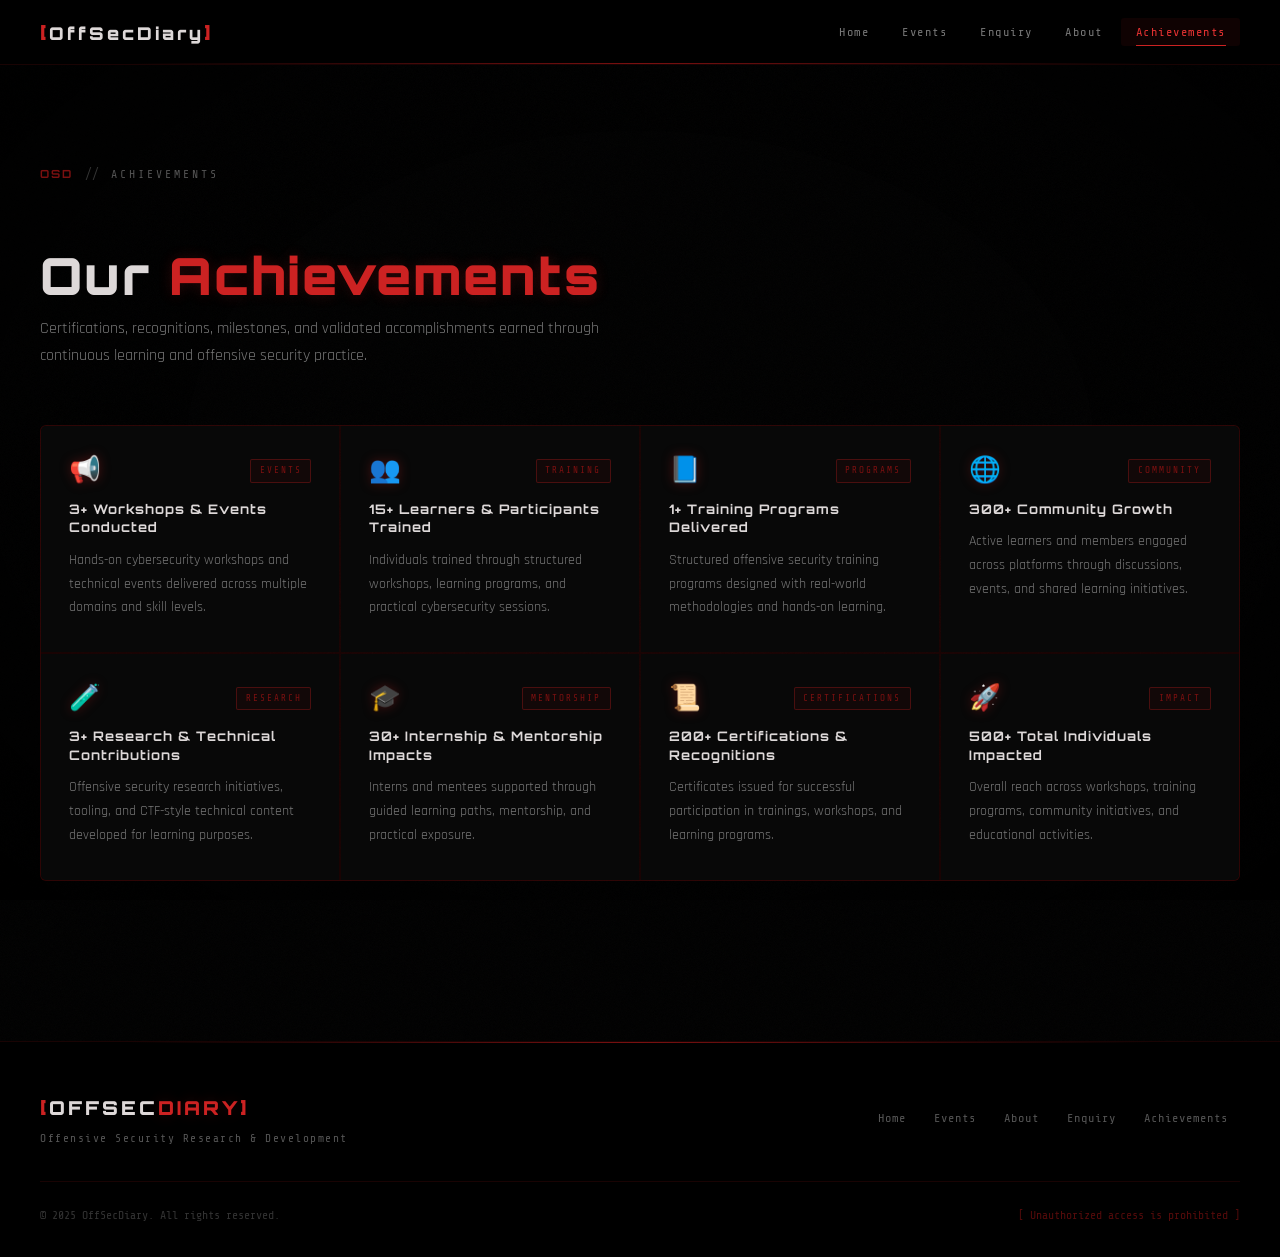
==== html/achievements.html @ 9fb56f32 "Initial commit - OffSecDiary Website V1" ====
<!DOCTYPE html>
<html lang="en">
<head>
  <meta charset="UTF-8" />
  <meta name="viewport" content="width=device-width, initial-scale=1.0" />
  <title>Achievements — OffSecDiary</title>
  <link rel="preconnect" href="https://fonts.googleapis.com">
  <link rel="preconnect" href="https://fonts.gstatic.com" crossorigin>
  <link href="https://fonts.googleapis.com/css2?family=Orbitron:wght@700;900&family=Rajdhani:wght@300;400;500;600&family=Share+Tech+Mono&display=swap" rel="stylesheet">
  <link rel="stylesheet" href="../css/home.css">
  <link rel="stylesheet" href="../css/achievements.css">
</head>
<body>

  <canvas id="bg-canvas"></canvas>
  <div class="grain"></div>
  <div class="vignette"></div>

  <!-- NAV -->
  <nav class="nav">
    <div class="nav-inner">
      <a href="home.html" class="nav-logo">
        <span class="nl-b">[</span>OffSecDiary<span class="nl-b">]</span>
      </a>
      <button class="nav-burger" id="burger" aria-label="Toggle menu">
        <span></span><span></span><span></span>
      </button>
      <ul class="nav-links" id="navLinks">
        <li><a href="home.html">Home</a></li>
        <li><a href="events.html">Events</a></li>
        <li><a href="enquiry.html">Enquiry</a></li>
        <li><a href="about.html">About</a></li>
        <li><a href="achievements.html" class="active">Achievements</a></li>
      </ul>
    </div>
  </nav>

  <!-- PAGE -->
  <main class="page-main">
    <div class="page-inner">

      <!-- Page header -->
      <div class="page-header" data-reveal>
        <div class="sec-label">
          <span class="slab-n">OSD</span>
          <span class="slab-slash">//</span>
          <span class="slab-t">ACHIEVEMENTS</span>
        </div>
        <h1 class="page-title">Our <span class="t-red">Achievements</span></h1>
        <p class="page-sub">Certifications, recognitions, milestones, and validated accomplishments earned through continuous learning and offensive security practice.</p>
      </div>

      <!-- Achievement grid -->
      <div class="ach-grid">

        <div class="ach-card" data-reveal>
          <div class="ach-card-top">
            <span class="ach-icon">📢</span>
            <span class="ach-tag">EVENTS</span>
          </div>
          <h3 class="ach-title">3+ Workshops &amp; Events Conducted</h3>
          <p class="ach-desc">Hands-on cybersecurity workshops and technical events delivered across multiple domains and skill levels.</p>
        </div>

        <div class="ach-card" data-reveal data-delay="1">
          <div class="ach-card-top">
            <span class="ach-icon">👥</span>
            <span class="ach-tag">TRAINING</span>
          </div>
          <h3 class="ach-title">15+ Learners &amp; Participants Trained</h3>
          <p class="ach-desc">Individuals trained through structured workshops, learning programs, and practical cybersecurity sessions.</p>
        </div>

        <div class="ach-card" data-reveal data-delay="2">
          <div class="ach-card-top">
            <span class="ach-icon">📘</span>
            <span class="ach-tag">PROGRAMS</span>
          </div>
          <h3 class="ach-title">1+ Training Programs Delivered</h3>
          <p class="ach-desc">Structured offensive security training programs designed with real-world methodologies and hands-on learning.</p>
        </div>

        <div class="ach-card" data-reveal>
          <div class="ach-card-top">
            <span class="ach-icon">🌐</span>
            <span class="ach-tag">COMMUNITY</span>
          </div>
          <h3 class="ach-title">300+ Community Growth</h3>
          <p class="ach-desc">Active learners and members engaged across platforms through discussions, events, and shared learning initiatives.</p>
        </div>

        <div class="ach-card" data-reveal data-delay="1">
          <div class="ach-card-top">
            <span class="ach-icon">🧪</span>
            <span class="ach-tag">RESEARCH</span>
          </div>
          <h3 class="ach-title">3+ Research &amp; Technical Contributions</h3>
          <p class="ach-desc">Offensive security research initiatives, tooling, and CTF-style technical content developed for learning purposes.</p>
        </div>

        <div class="ach-card" data-reveal data-delay="2">
          <div class="ach-card-top">
            <span class="ach-icon">🎓</span>
            <span class="ach-tag">MENTORSHIP</span>
          </div>
          <h3 class="ach-title">30+ Internship &amp; Mentorship Impacts</h3>
          <p class="ach-desc">Interns and mentees supported through guided learning paths, mentorship, and practical exposure.</p>
        </div>

        <div class="ach-card" data-reveal>
          <div class="ach-card-top">
            <span class="ach-icon">📜</span>
            <span class="ach-tag">CERTIFICATIONS</span>
          </div>
          <h3 class="ach-title">200+ Certifications &amp; Recognitions</h3>
          <p class="ach-desc">Certificates issued for successful participation in trainings, workshops, and learning programs.</p>
        </div>

        <div class="ach-card" data-reveal data-delay="1">
          <div class="ach-card-top">
            <span class="ach-icon">🚀</span>
            <span class="ach-tag">IMPACT</span>
          </div>
          <h3 class="ach-title">500+ Total Individuals Impacted</h3>
          <p class="ach-desc">Overall reach across workshops, training programs, community initiatives, and educational activities.</p>
        </div>

      </div>

    </div>
  </main>

  <!-- FOOTER -->
  <footer class="footer">
    <div class="footer-inner">
      <div class="footer-top">
        <div class="ft-brand">
          <span class="ft-logo"><span class="nl-b">[</span>OFFSEC<span class="t-red">DIARY</span><span class="nl-b">]</span></span>
          <span class="ft-tagline">Offensive Security Research &amp; Development</span>
        </div>
        <nav class="ft-nav">
          <a href="home.html">Home</a>
          <a href="events.html">Events</a>
          <a href="about.html">About</a>
          <a href="enquiry.html">Enquiry</a>
          <a href="achievements.html">Achievements</a>
        </nav>
      </div>
      <div class="footer-bottom">
        <span>© 2025 OffSecDiary. All rights reserved.</span>
        <span class="ft-warn">[ Unauthorized access is prohibited ]</span>
      </div>
    </div>
  </footer>

  <script src="../js/home.js"></script>
</body>
</html>
---- css/home.css ----
/* =====================================================
   OFFSECDIARY — home.css
   Theme: Black · Deep Red · Maroon · Dark Grey
   ===================================================== */

/* ---- Variables ---- */
:root {
  --black:       #000000;
  --bg-1:        #080808;
  --bg-2:        #0e0e0e;
  --bg-3:        #141414;
  --bg-4:        #1a1a1a;

  --red:         #cc2222;
  --red-bright:  #e83333;
  --red-dim:     #7a1010;
  --maroon:      #5c0f0f;
  --maroon-deep: #300808;

  --grey-1: #222222;
  --grey-2: #333333;
  --grey-3: #555555;
  --grey-4: #777777;
  --grey-5: #aaaaaa;
  --grey-6: #cccccc;

  --text:       #ddd8d8;
  --text-muted: #666666;

  --border:     rgba(140, 20, 20, 0.18);
  --border-mid: rgba(180, 30, 30, 0.35);
  --border-hi:  rgba(204, 34, 34, 0.6);

  --glow:    rgba(204, 34, 34, 0.4);
  --glow-sm: rgba(204, 34, 34, 0.2);

  --font-display: 'Orbitron', sans-serif;
  --font-body:    'Rajdhani', sans-serif;
  --font-mono:    'Share Tech Mono', monospace;

  --ease: cubic-bezier(0.4, 0, 0.2, 1);
  --dur: 0.35s;
  --dur-slow: 0.7s;
}

/* ---- Reset ---- */
*, *::before, *::after { margin: 0; padding: 0; box-sizing: border-box; }
html { scroll-behavior: smooth; overflow-x: hidden; }
body {
  font-family: var(--font-body);
  background: var(--black);
  color: var(--text);
  overflow-x: hidden;
  line-height: 1.65;
  -webkit-font-smoothing: antialiased;
}
a { text-decoration: none; color: inherit; }
ul { list-style: none; }

/* ---- Ambient Layers ---- */
#bg-canvas {
  position: fixed;
  inset: 0;
  z-index: 0;
  opacity: 0.06;
  pointer-events: none;
}

.grain {
  position: fixed;
  inset: -50%;
  z-index: 1;
  width: 200%;
  height: 200%;
  opacity: 0.025;
  pointer-events: none;
  background-image: url("data:image/svg+xml,%3Csvg viewBox='0 0 512 512' xmlns='http://www.w3.org/2000/svg'%3E%3Cfilter id='n'%3E%3CfeTurbulence type='fractalNoise' baseFrequency='0.75' numOctaves='4' stitchTiles='stitch'/%3E%3C/filter%3E%3Crect width='100%25' height='100%25' filter='url(%23n)'/%3E%3C/svg%3E");
  background-size: 256px;
  animation: grain-shift 8s steps(10) infinite;
}

@keyframes grain-shift {
  0%   { transform: translate(0, 0); }
  10%  { transform: translate(-5%, -5%); }
  20%  { transform: translate(-10%, 5%); }
  30%  { transform: translate(5%, -10%); }
  40%  { transform: translate(-5%, 15%); }
  50%  { transform: translate(-10%, 5%); }
  60%  { transform: translate(15%, 0); }
  70%  { transform: translate(0, 10%); }
  80%  { transform: translate(-15%, 0); }
  90%  { transform: translate(10%, 5%); }
  100% { transform: translate(5%, 0); }
}

.vignette {
  position: fixed;
  inset: 0;
  z-index: 2;
  background: radial-gradient(ellipse at center, transparent 50%, rgba(0,0,0,0.75) 100%);
  pointer-events: none;
}

/* ===================== NAV ===================== */
.nav {
  position: fixed;
  top: 0; left: 0; right: 0;
  z-index: 100;
  background: rgba(0,0,0,0.9);
  backdrop-filter: blur(20px);
  border-bottom: 1px solid var(--border);
}

.nav::after {
  content: '';
  position: absolute;
  bottom: 0; left: 10%; right: 10%;
  height: 1px;
  background: linear-gradient(90deg, transparent, var(--red-dim), transparent);
}

.nav-inner {
  max-width: 1280px;
  margin: 0 auto;
  padding: 0 2.5rem;
  height: 64px;
  display: flex;
  align-items: center;
  gap: 3rem;
}

.nav-logo {
  font-family: var(--font-display);
  font-size: 1.1rem;
  font-weight: 900;
  letter-spacing: 3px;
  color: var(--text);
  white-space: nowrap;
}

.nl-b {
  color: var(--red);
  font-size: 1.3rem;
}

.nav-links {
  display: flex;
  gap: 0.25rem;
  margin-left: auto;
}

.nav-links a {
  font-family: var(--font-mono);
  font-size: 0.75rem;
  letter-spacing: 1.5px;
  color: var(--grey-4);
  padding: 0.45rem 0.9rem;
  border-radius: 3px;
  transition: color var(--dur) var(--ease),
              background var(--dur) var(--ease);
  position: relative;
}

.nav-links a::after {
  content: '';
  position: absolute;
  bottom: 0; left: 0.9rem; right: 0.9rem;
  height: 1px;
  background: var(--red);
  transform: scaleX(0);
  transform-origin: left;
  transition: transform var(--dur) var(--ease);
}

.nav-links a:hover,
.nav-links a.active {
  color: var(--text);
  background: rgba(204,34,34,0.07);
}

.nav-links a.active { color: var(--red-bright); }

.nav-links a:hover::after,
.nav-links a.active::after {
  transform: scaleX(1);
}

/* Mobile burger */
.nav-burger {
  display: none;
  flex-direction: column;
  gap: 5px;
  background: none;
  border: 1px solid var(--border-mid);
  padding: 0.45rem 0.5rem;
  border-radius: 3px;
  cursor: pointer;
  margin-left: auto;
}

.nav-burger span {
  width: 20px;
  height: 2px;
  background: var(--red);
  display: block;
  transition: var(--dur) var(--ease);
}

/* ===================== HERO ===================== */
.hero {
  min-height: 100vh;
  display: flex;
  align-items: center;
  justify-content: center;
  padding: 100px 2.5rem 6rem;
  position: relative;
  z-index: 10;
  overflow: hidden;
}

/* Subtle grid overlay */
.hero::before {
  content: '';
  position: absolute;
  inset: 0;
  background-image:
    linear-gradient(rgba(140,20,20,0.05) 1px, transparent 1px),
    linear-gradient(90deg, rgba(140,20,20,0.05) 1px, transparent 1px);
  background-size: 80px 80px;
  pointer-events: none;
}

/* Radial red glow under content */
.hero::after {
  content: '';
  position: absolute;
  top: 50%; left: 50%;
  transform: translate(-50%, -50%);
  width: 700px;
  height: 700px;
  background: radial-gradient(ellipse, rgba(92,15,15,0.18) 0%, transparent 70%);
  pointer-events: none;
}

.hero-inner {
  max-width: 820px;
  width: 100%;
  text-align: center;
  position: relative;
  z-index: 2;
  display: flex;
  flex-direction: column;
  align-items: center;
  gap: 2.5rem;
}

/* Logo block */
.hero-logo-block {
  display: flex;
  align-items: center;
  gap: 2rem;
}

.logo-mark {
  width: 80px;
  height: 80px;
  flex-shrink: 0;
  filter: drop-shadow(0 0 12px rgba(204,34,34,0.35));
  animation: logo-breathe 4s ease-in-out infinite;
}

@keyframes logo-breathe {
  0%,100% { filter: drop-shadow(0 0 12px rgba(204,34,34,0.35)); }
  50%      { filter: drop-shadow(0 0 22px rgba(204,34,34,0.6)); }
}

.logo-text-block {
  text-align: left;
}

.logo-wordmark {
  font-family: var(--font-display);
  font-size: clamp(2.2rem, 6vw, 3.8rem);
  font-weight: 900;
  letter-spacing: 4px;
  color: var(--text);
  line-height: 1;
  margin-bottom: 0.4rem;
}

.lw-red {
  color: var(--red);
  text-shadow: 0 0 18px var(--glow-sm);
}

.logo-tagline {
  font-family: var(--font-mono);
  font-size: 0.78rem;
  color: var(--grey-4);
  letter-spacing: 2px;
  text-transform: uppercase;
}

/* Divider */
.hero-rule {
  display: flex;
  align-items: center;
  gap: 1rem;
  width: 100%;
  max-width: 600px;
}

.hr-line {
  flex: 1;
  height: 1px;
  background: linear-gradient(90deg, transparent, var(--border-mid));
}

.hr-line:last-child {
  background: linear-gradient(90deg, var(--border-mid), transparent);
}

.hr-mono {
  font-family: var(--font-mono);
  font-size: 0.7rem;
  color: var(--red-dim);
  letter-spacing: 2px;
  white-space: nowrap;
}

/* Hero description */
.hero-desc {
  font-size: 1.1rem;
  color: var(--grey-5);
  line-height: 1.8;
  max-width: 620px;
  font-weight: 400;
}

/* CTA buttons */
.hero-actions {
  display: flex;
  gap: 1rem;
  flex-wrap: wrap;
  justify-content: center;
}

.btn-primary,
.btn-ghost {
  font-family: var(--font-display);
  font-size: 0.75rem;
  font-weight: 700;
  letter-spacing: 2px;
  padding: 0.8rem 2rem;
  border-radius: 3px;
  display: inline-flex;
  align-items: center;
  cursor: pointer;
  transition: all var(--dur) var(--ease);
}

.btn-primary {
  background: var(--maroon);
  color: var(--text);
  border: 1px solid var(--red-dim);
  box-shadow: 0 0 20px rgba(92,15,15,0.4), inset 0 0 15px rgba(204,34,34,0.05);
}

.btn-primary:hover {
  background: var(--red-dim);
  border-color: var(--red);
  box-shadow: 0 0 30px var(--glow-sm), 0 0 60px rgba(204,34,34,0.1);
  transform: translateY(-2px);
}

.btn-ghost {
  background: transparent;
  color: var(--grey-4);
  border: 1px solid var(--grey-2);
}

.btn-ghost:hover {
  border-color: var(--border-mid);
  color: var(--text);
  background: rgba(204,34,34,0.04);
  transform: translateY(-2px);
}

/* Scroll indicator */
.hero-scroll {
  position: absolute;
  bottom: 2.5rem;
  left: 50%;
  transform: translateX(-50%);
  display: flex;
  flex-direction: column;
  align-items: center;
  gap: 0.5rem;
  opacity: 0.35;
  pointer-events: none;
}

.hs-line {
  width: 1px;
  height: 36px;
  background: linear-gradient(to bottom, transparent, var(--red));
  animation: hs-pulse 2.5s ease-in-out infinite;
}

@keyframes hs-pulse {
  0%,100% { opacity: 0.4; }
  50%      { opacity: 1; }
}

.hs-text {
  font-family: var(--font-mono);
  font-size: 0.6rem;
  letter-spacing: 3px;
  color: var(--red);
}

/* ===================== SECTION SHARED ===================== */
.sec {
  position: relative;
  z-index: 10;
}

.sec-alt {
  background: var(--bg-1);
}

.sec-alt::before,
.sec-alt::after {
  content: '';
  position: absolute;
  left: 0; right: 0;
  height: 1px;
  background: linear-gradient(90deg, transparent, var(--border-mid), transparent);
}
.sec-alt::before { top: 0; }
.sec-alt::after  { bottom: 0; }

.sec-inner {
  max-width: 1280px;
  margin: 0 auto;
  padding: 7rem 2.5rem;
}

/* Section label */
.sec-label {
  display: flex;
  align-items: center;
  gap: 0.75rem;
  margin-bottom: 4rem;
}

.slab-n {
  font-family: var(--font-display);
  font-size: 0.7rem;
  font-weight: 700;
  color: var(--red-dim);
  letter-spacing: 2px;
}

.slab-slash {
  font-family: var(--font-mono);
  color: var(--grey-2);
  font-size: 0.8rem;
}

.slab-t {
  font-family: var(--font-mono);
  font-size: 0.72rem;
  letter-spacing: 3px;
  color: var(--grey-3);
}

/* Section headings */
.sec-heading {
  font-family: var(--font-display);
  font-size: clamp(2rem, 5vw, 3.2rem);
  font-weight: 900;
  line-height: 1.05;
  color: var(--text);
  letter-spacing: 1px;
}

.sec-heading-center {
  text-align: center;
  margin-bottom: 3.5rem;
}

.t-red {
  color: var(--red);
  text-shadow: 0 0 14px var(--glow-sm);
}

/* ===================== ABOUT ===================== */
.about-grid {
  display: grid;
  grid-template-columns: 1fr 1.4fr;
  gap: 5rem;
  align-items: start;
}

.about-right p {
  font-size: 1.02rem;
  color: var(--grey-5);
  line-height: 1.85;
  margin-bottom: 1.2rem;
}

.about-pillars {
  display: flex;
  flex-direction: column;
  gap: 0.65rem;
  margin-top: 2rem;
  padding-top: 2rem;
  border-top: 1px solid var(--border);
}

.ap-item {
  display: flex;
  align-items: center;
  gap: 0.8rem;
  font-family: var(--font-mono);
  font-size: 0.8rem;
  color: var(--grey-4);
  letter-spacing: 1px;
}

.ap-dot {
  width: 5px;
  height: 5px;
  background: var(--red);
  border-radius: 50%;
  flex-shrink: 0;
  box-shadow: 0 0 6px var(--glow-sm);
}

/* ===================== WHO WE ARE ===================== */
.who-grid {
  display: grid;
  grid-template-columns: repeat(3, 1fr);
  gap: 1.5px;
  background: var(--border);
  border: 1px solid var(--border);
  border-radius: 6px;
  overflow: hidden;
}

.who-card {
  background: var(--bg-1);
  padding: 2.5rem 2rem;
  position: relative;
  transition: background var(--dur) var(--ease);
}

.who-card::before {
  content: '';
  position: absolute;
  top: 0; left: 0; right: 0;
  height: 2px;
  background: linear-gradient(90deg, var(--red-dim), var(--maroon));
  transform: scaleX(0);
  transform-origin: left;
  transition: transform 0.5s var(--ease);
}

.who-card:hover { background: var(--bg-2); }
.who-card:hover::before { transform: scaleX(1); }

.wc-icon {
  width: 40px;
  height: 40px;
  border: 1px solid var(--border-mid);
  border-radius: 4px;
  display: flex;
  align-items: center;
  justify-content: center;
  color: var(--red);
  margin-bottom: 1.25rem;
  background: rgba(204,34,34,0.05);
  transition: all var(--dur) var(--ease);
}

.who-card:hover .wc-icon {
  border-color: var(--red);
  box-shadow: 0 0 12px var(--glow-sm);
}

.wc-icon svg { width: 20px; height: 20px; }

.who-card h3 {
  font-family: var(--font-display);
  font-size: 0.88rem;
  font-weight: 700;
  letter-spacing: 1.5px;
  color: var(--text);
  margin-bottom: 0.75rem;
}

.who-card p {
  font-size: 0.92rem;
  color: var(--grey-4);
  line-height: 1.75;
}

/* ===================== WHAT WE DO ===================== */
.work-list {
  display: flex;
  flex-direction: column;
  gap: 0;
  border: 1px solid var(--border);
  border-radius: 6px;
  overflow: hidden;
}

.work-item {
  display: grid;
  grid-template-columns: 60px 1fr auto;
  gap: 2rem;
  align-items: center;
  padding: 2rem 2.5rem;
  border-bottom: 1px solid var(--border);
  background: var(--bg-1);
  transition: background var(--dur) var(--ease), border-color var(--dur) var(--ease);
  position: relative;
  overflow: hidden;
}

.work-item::before {
  content: '';
  position: absolute;
  left: 0; top: 0; bottom: 0;
  width: 2px;
  background: var(--red);
  transform: scaleY(0);
  transform-origin: bottom;
  transition: transform 0.4s var(--ease);
}

.work-item:last-child { border-bottom: none; }
.work-item:hover { background: var(--bg-2); }
.work-item:hover::before { transform: scaleY(1); }

.wi-num {
  font-family: var(--font-display);
  font-size: 0.75rem;
  font-weight: 700;
  color: var(--red-dim);
  letter-spacing: 1px;
  text-align: center;
}

.wi-body { }

.wi-title {
  font-family: var(--font-display);
  font-size: 0.92rem;
  font-weight: 700;
  letter-spacing: 1.5px;
  color: var(--text);
  margin-bottom: 0.4rem;
  transition: color var(--dur) var(--ease);
}

.work-item:hover .wi-title { color: var(--red-bright); }

.wi-desc {
  font-size: 0.9rem;
  color: var(--grey-4);
  line-height: 1.6;
}

.wi-tag {
  font-family: var(--font-mono);
  font-size: 0.65rem;
  letter-spacing: 2px;
  color: var(--grey-3);
  border: 1px solid var(--grey-1);
  padding: 0.3rem 0.8rem;
  border-radius: 2px;
  white-space: nowrap;
  text-align: right;
  transition: all var(--dur) var(--ease);
}

.work-item:hover .wi-tag {
  border-color: var(--border-mid);
  color: var(--red);
}

/* ===================== FOOTER ===================== */
.footer {
  position: relative;
  z-index: 10;
  background: var(--black);
  border-top: 1px solid var(--border);
}

.footer::before {
  content: '';
  position: absolute;
  top: 0; left: 10%; right: 10%;
  height: 1px;
  background: linear-gradient(90deg, transparent, var(--red-dim), transparent);
}

.footer-inner {
  max-width: 1280px;
  margin: 0 auto;
  padding: 3rem 2.5rem 2rem;
}

.footer-top {
  display: flex;
  justify-content: space-between;
  align-items: center;
  gap: 2rem;
  margin-bottom: 2rem;
  flex-wrap: wrap;
}

.ft-brand {
  display: flex;
  flex-direction: column;
  gap: 0.35rem;
}

.ft-logo {
  font-family: var(--font-display);
  font-size: 1.2rem;
  font-weight: 900;
  letter-spacing: 3px;
}

.ft-tagline {
  font-family: var(--font-mono);
  font-size: 0.7rem;
  color: var(--grey-3);
  letter-spacing: 1.5px;
}

.ft-nav {
  display: flex;
  gap: 0.25rem;
  flex-wrap: wrap;
}

.ft-nav a {
  font-family: var(--font-mono);
  font-size: 0.75rem;
  letter-spacing: 1px;
  color: var(--grey-3);
  padding: 0.4rem 0.75rem;
  border-radius: 3px;
  transition: all var(--dur) var(--ease);
}

.ft-nav a:hover {
  color: var(--text);
  background: rgba(204,34,34,0.07);
}

.footer-bottom {
  border-top: 1px solid var(--border);
  padding-top: 1.5rem;
  display: flex;
  justify-content: space-between;
  align-items: center;
  flex-wrap: wrap;
  gap: 0.5rem;
}

.footer-bottom span {
  font-family: var(--font-mono);
  font-size: 0.72rem;
  color: var(--grey-2);
}

.ft-warn {
  color: var(--red-dim) !important;
  opacity: 0.7;
}

/* ===================== SCROLL REVEAL ===================== */
[data-reveal] {
  opacity: 0;
  transform: translateY(24px);
  transition: opacity var(--dur-slow) var(--ease),
              transform var(--dur-slow) var(--ease);
}

[data-reveal].visible {
  opacity: 1;
  transform: translateY(0);
}

[data-delay="1"] { transition-delay: 0.1s; }
[data-delay="2"] { transition-delay: 0.2s; }
[data-delay="3"] { transition-delay: 0.3s; }

/* ===================== RESPONSIVE ===================== */
@media (max-width: 960px) {
  .about-grid {
    grid-template-columns: 1fr;
    gap: 3rem;
  }

  .who-grid {
    grid-template-columns: 1fr;
  }

  .footer-top {
    flex-direction: column;
    align-items: flex-start;
  }
}

@media (max-width: 768px) {
  .nav-links { display: none; }
  .nav-burger { display: flex; }

  .nav-links.open {
    display: flex;
    flex-direction: column;
    position: absolute;
    top: 64px;
    left: 0; right: 0;
    background: rgba(0,0,0,0.97);
    border-bottom: 1px solid var(--border-mid);
    backdrop-filter: blur(20px);
    padding: 0.75rem 0;
    gap: 0;
  }

  .nav-links.open a {
    padding: 0.75rem 2.5rem;
    border-radius: 0;
    display: block;
  }

  .hero {
    padding: 90px 1.5rem 5rem;
  }

  .hero-logo-block {
    flex-direction: column;
    gap: 1.25rem;
    align-items: center;
  }

  .logo-text-block {
    text-align: center;
  }

  .hero-actions {
    flex-direction: column;
    width: 100%;
  }

  .btn-primary,
  .btn-ghost {
    justify-content: center;
    width: 100%;
  }

  .sec-inner {
    padding: 5rem 1.5rem;
  }

  .work-item {
    grid-template-columns: 48px 1fr;
    gap: 1rem;
    padding: 1.5rem;
  }

  .wi-tag { display: none; }

  .footer-inner {
    padding: 2.5rem 1.5rem 1.5rem;
  }

  .footer-bottom {
    flex-direction: column;
    align-items: flex-start;
  }
}

@media (max-width: 480px) {
  .logo-wordmark {
    font-size: 1.9rem;
  }

  .sec-heading {
    font-size: 1.8rem;
  }

  .hero-desc {
    font-size: 0.97rem;
  }
}
---- css/achievements.css ----
/* =====================================================
   OFFSECDIARY — achievements.css
   Extends home.css — same variables, same theme
===================================================== */

/* ---- Page layout (shared across all pages) ---- */
.page-main {
  min-height: 100vh;
  padding: 100px 0 6rem;
  position: relative;
  z-index: 10;
}

.page-inner {
  max-width: 1280px;
  margin: 0 auto;
  padding: 4rem 2.5rem;
}

/* ---- Page header ---- */
.page-header {
  margin-bottom: 3.5rem;
}

.page-title {
  font-family: var(--font-display);
  font-size: clamp(2rem, 5vw, 3.2rem);
  font-weight: 900;
  letter-spacing: 2px;
  color: var(--text);
  margin: 1.25rem 0 0.75rem;
  line-height: 1.05;
}

.page-sub {
  font-size: 1rem;
  color: var(--grey-4);
  max-width: 580px;
  line-height: 1.7;
}

/* =====================================================
   ACHIEVEMENT GRID
===================================================== */

.ach-grid {
  display: grid;
  grid-template-columns: repeat(4, 1fr);
  gap: 1.5px;
  background: var(--border);
  border: 1px solid var(--border);
  border-radius: 6px;
  overflow: hidden;
}

/* =====================================================
   ACHIEVEMENT CARD
===================================================== */

.ach-card {
  background: var(--bg-1);
  padding: 2rem 1.75rem;
  position: relative;
  overflow: hidden;
  transition: background var(--dur) var(--ease);
  display: flex;
  flex-direction: column;
  gap: 0.75rem;
}

/* Top accent line — scales in on hover */
.ach-card::before {
  content: '';
  position: absolute;
  top: 0; left: 0; right: 0;
  height: 2px;
  background: linear-gradient(90deg, var(--red-dim), var(--red), var(--maroon));
  transform: scaleX(0);
  transform-origin: left;
  transition: transform 0.45s var(--ease);
}

.ach-card:hover { background: var(--bg-2); }
.ach-card:hover::before { transform: scaleX(1); }

/* Card top row: icon + tag */
.ach-card-top {
  display: flex;
  align-items: center;
  justify-content: space-between;
  margin-bottom: 0.25rem;
}

.ach-icon {
  font-size: 1.6rem;
  line-height: 1;
  filter: drop-shadow(0 0 6px rgba(204,34,34,0.3));
}

.ach-tag {
  font-family: var(--font-mono);
  font-size: 0.58rem;
  letter-spacing: 2px;
  color: var(--red-dim);
  border: 1px solid var(--border-mid);
  padding: 0.2rem 0.55rem;
  border-radius: 2px;
  background: rgba(204,34,34,0.05);
  transition: all var(--dur) var(--ease);
}

.ach-card:hover .ach-tag {
  color: var(--red);
  border-color: var(--border-hi);
  background: rgba(204,34,34,0.1);
}

/* Title */
.ach-title {
  font-family: var(--font-display);
  font-size: 0.82rem;
  font-weight: 700;
  letter-spacing: 1px;
  color: var(--text);
  line-height: 1.4;
  transition: color var(--dur) var(--ease);
}

.ach-card:hover .ach-title { color: var(--red-bright); }

/* Description */
.ach-desc {
  font-size: 0.88rem;
  color: var(--grey-4);
  line-height: 1.7;
  flex: 1;
}

/* =====================================================
   RESPONSIVE
===================================================== */

@media (max-width: 1100px) {
  .ach-grid { grid-template-columns: repeat(2, 1fr); }
}

@media (max-width: 768px) {
  .page-inner { padding: 3rem 1.5rem; }
}

@media (max-width: 520px) {
  .ach-grid { grid-template-columns: 1fr; }
}
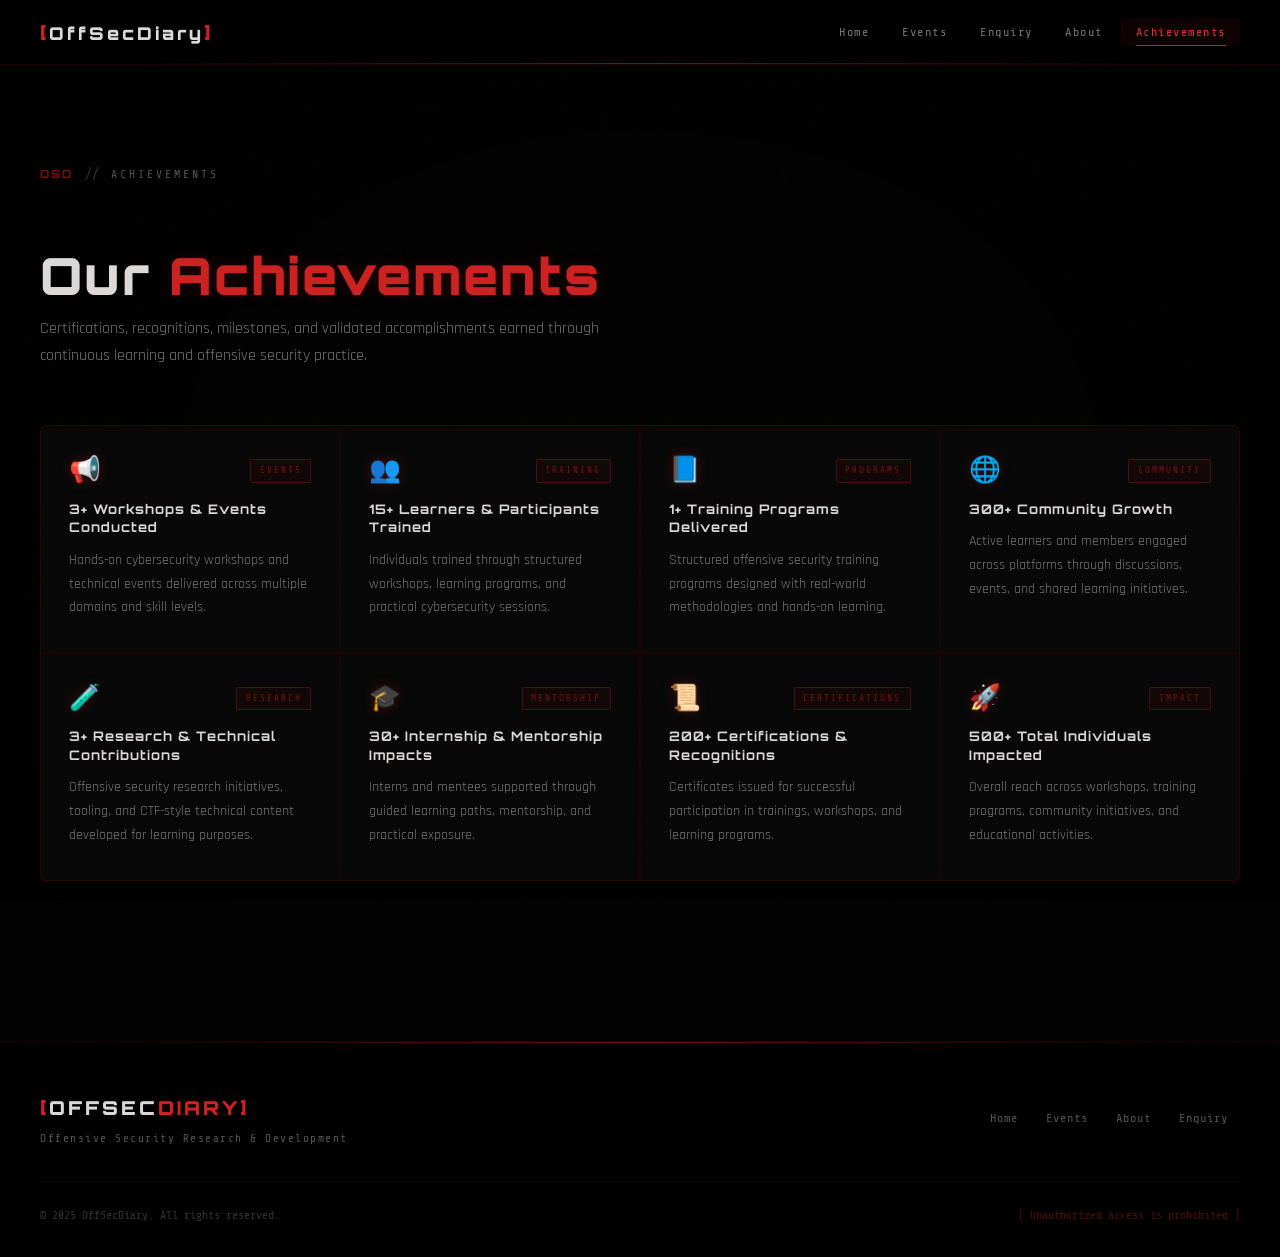
==== commit 84b14c30: "Changes and Updates" ====
--- a/html/achievements.html
+++ b/html/achievements.html
@@ -143,7 +143,7 @@
           <a href="events.html">Events</a>
           <a href="about.html">About</a>
           <a href="enquiry.html">Enquiry</a>
-          <a href="achievements.html">Achievements</a>
+          <!--<a href="achievements.html">Achievements</a>-->
         </nav>
       </div>
       <div class="footer-bottom">
